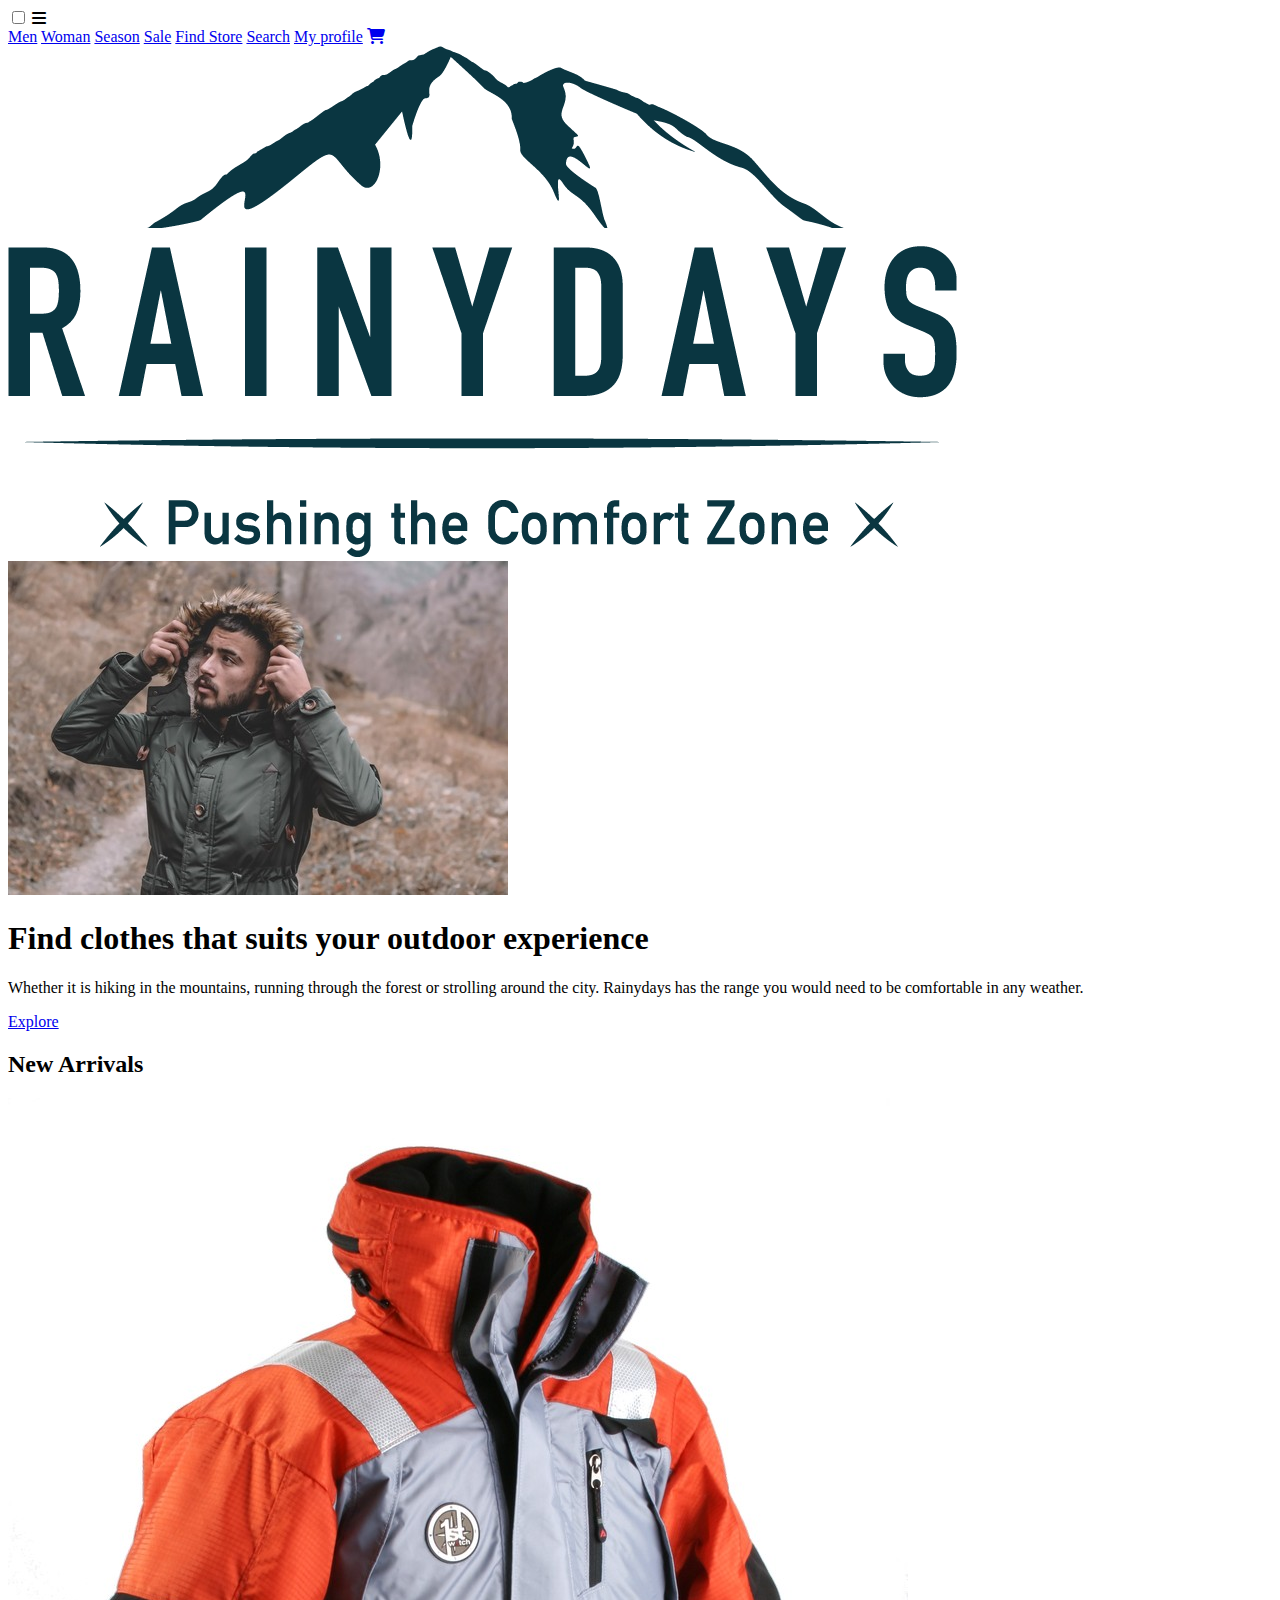
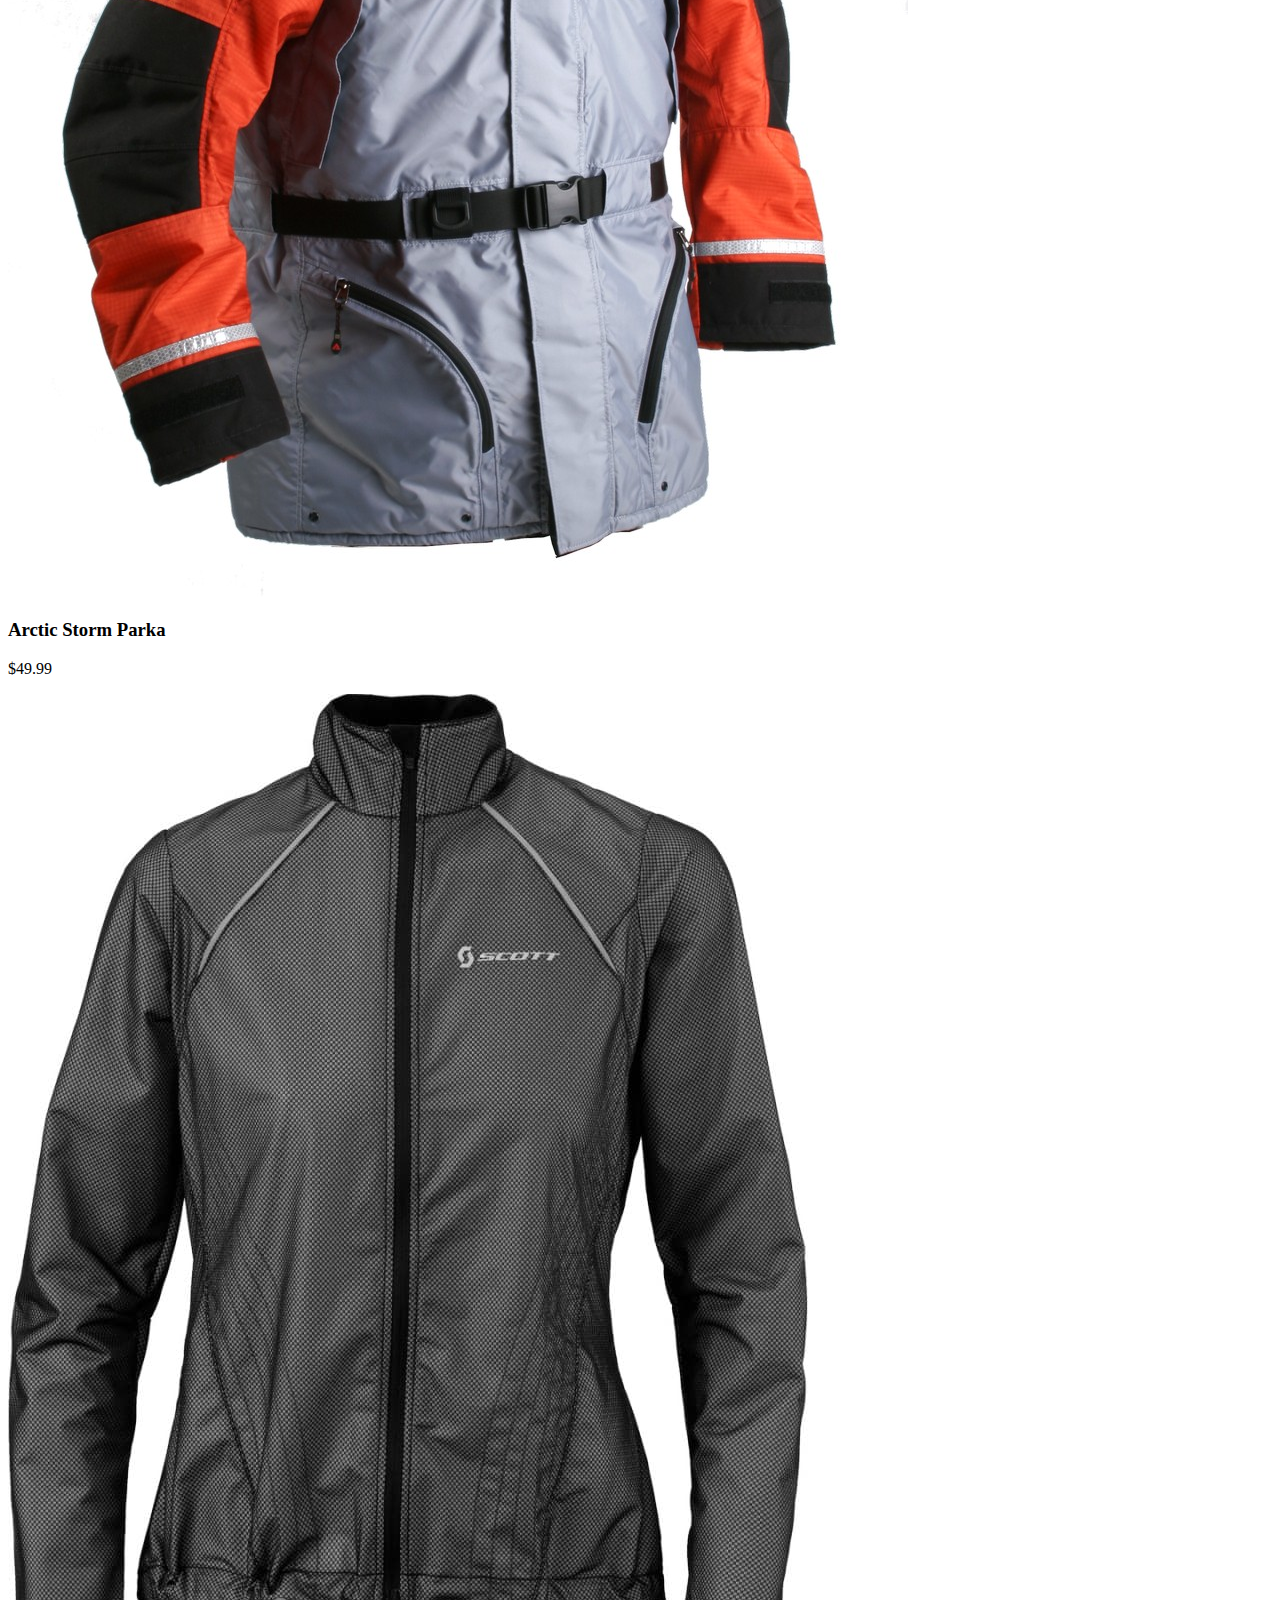
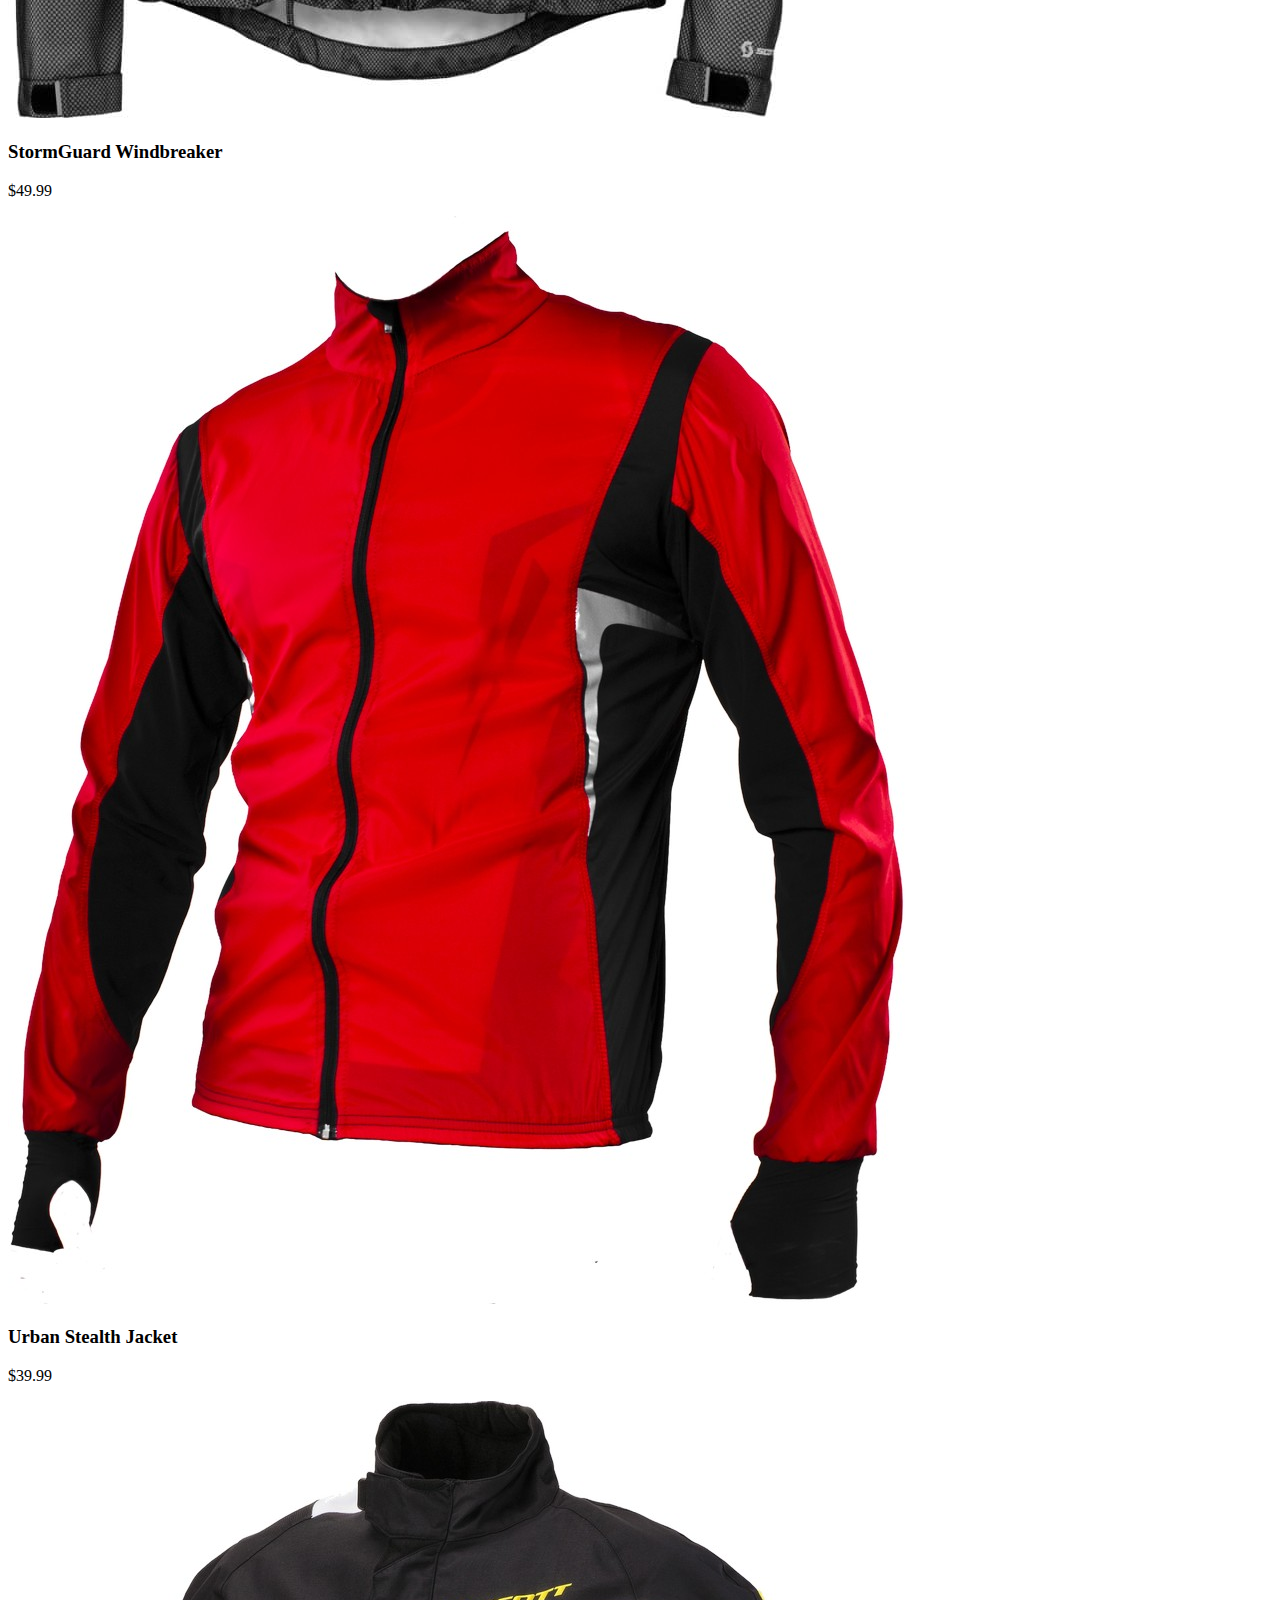
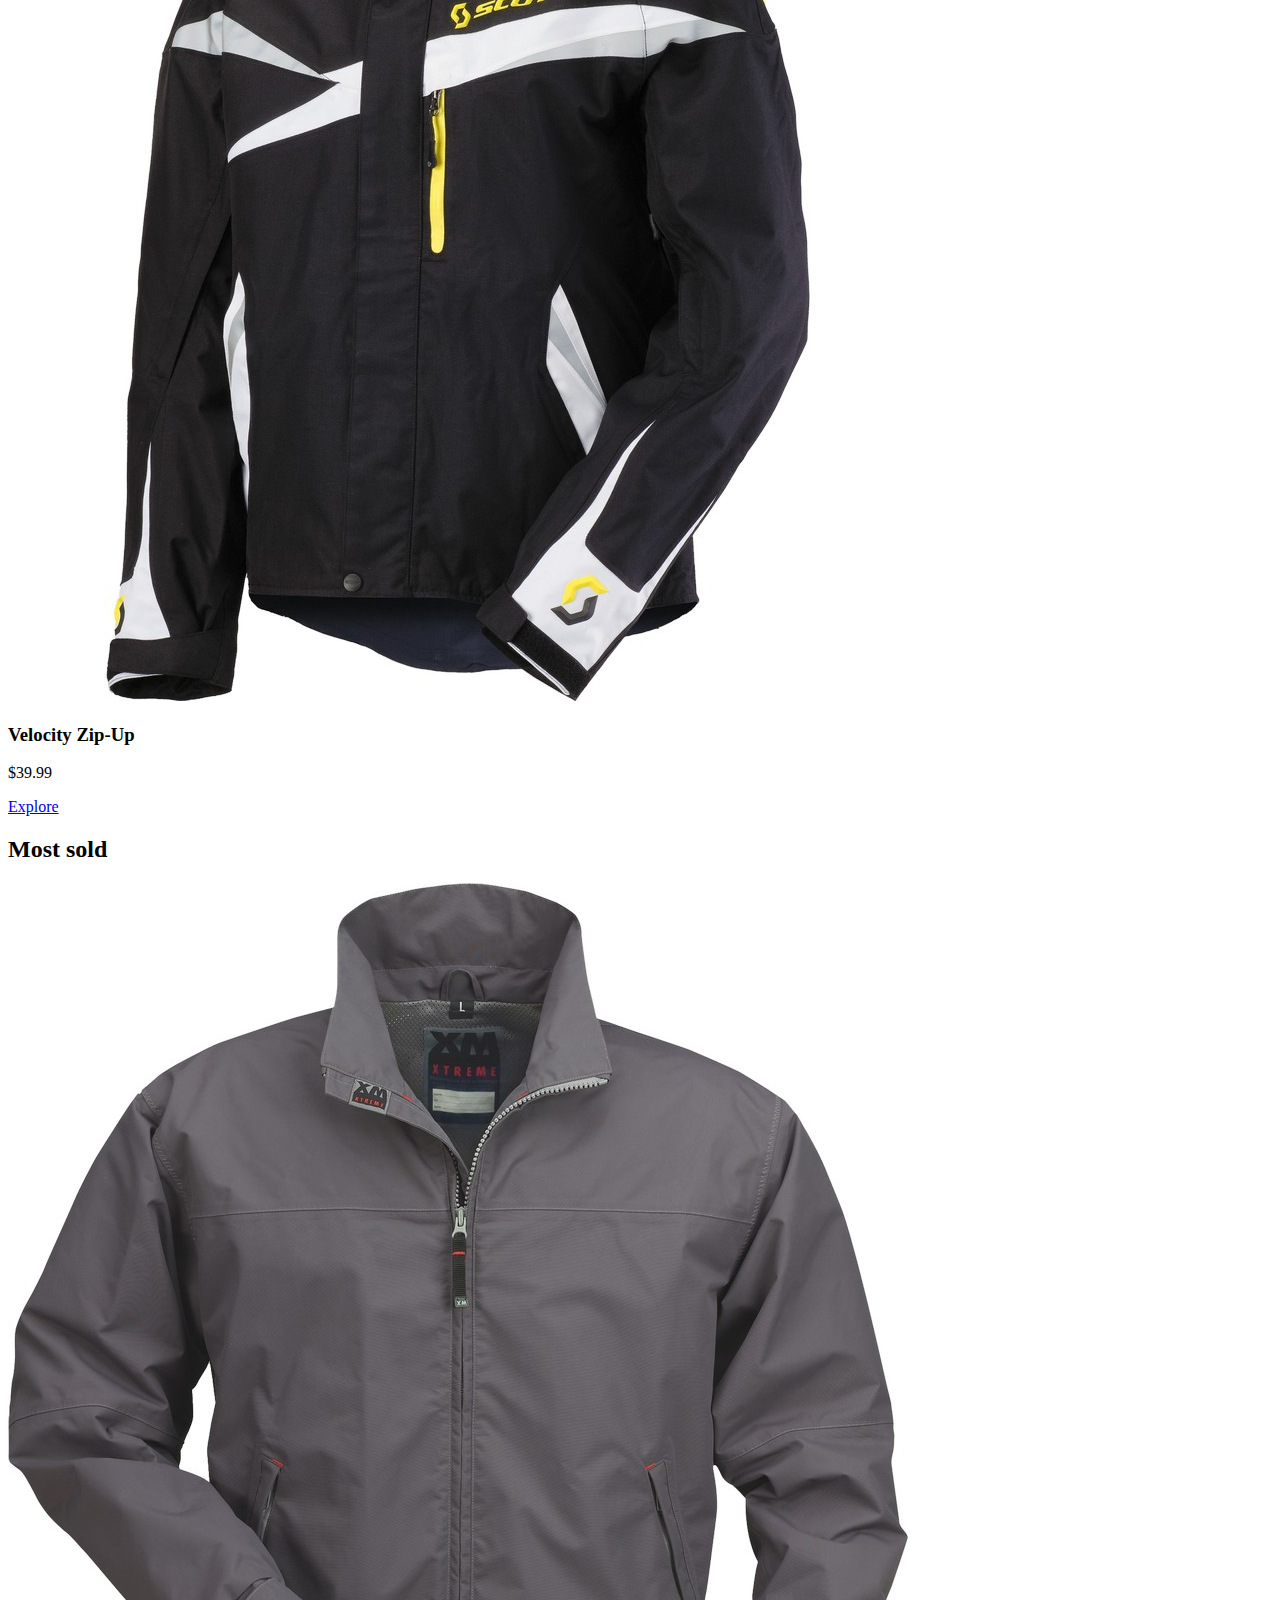
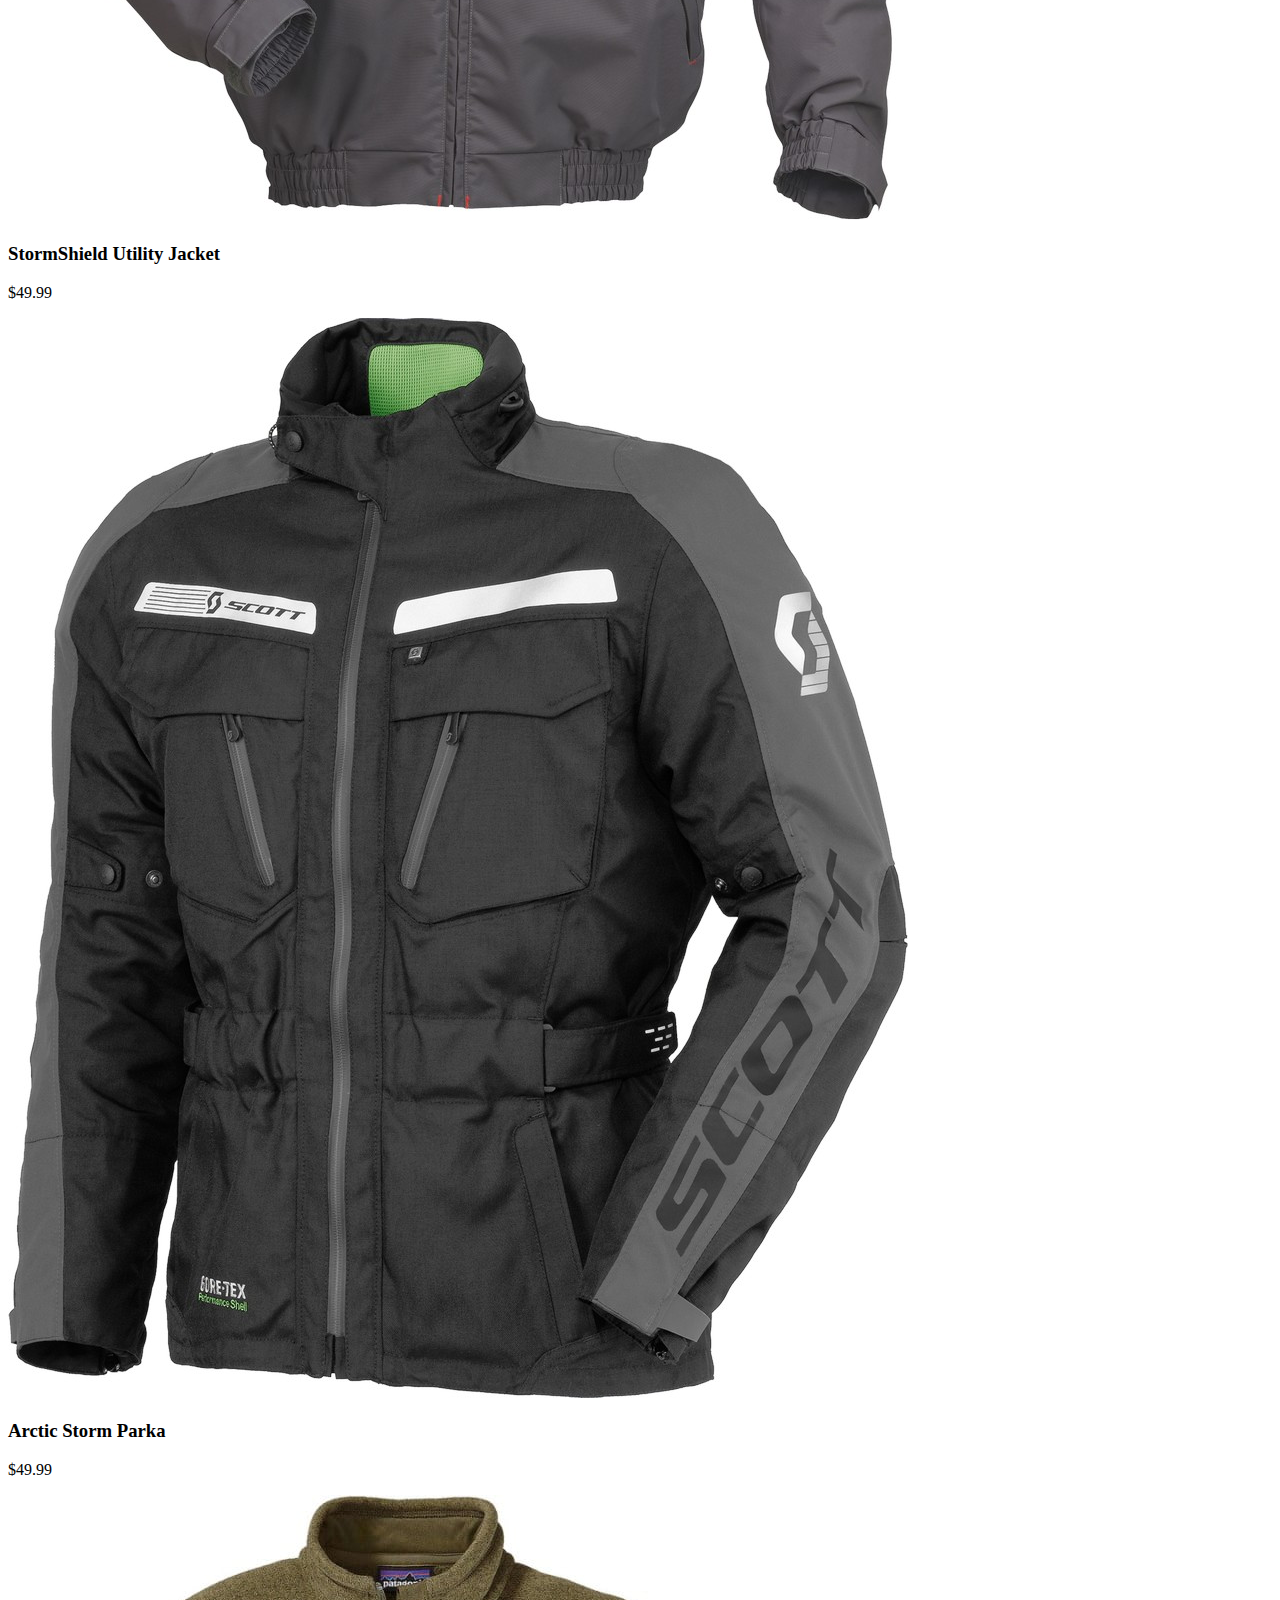
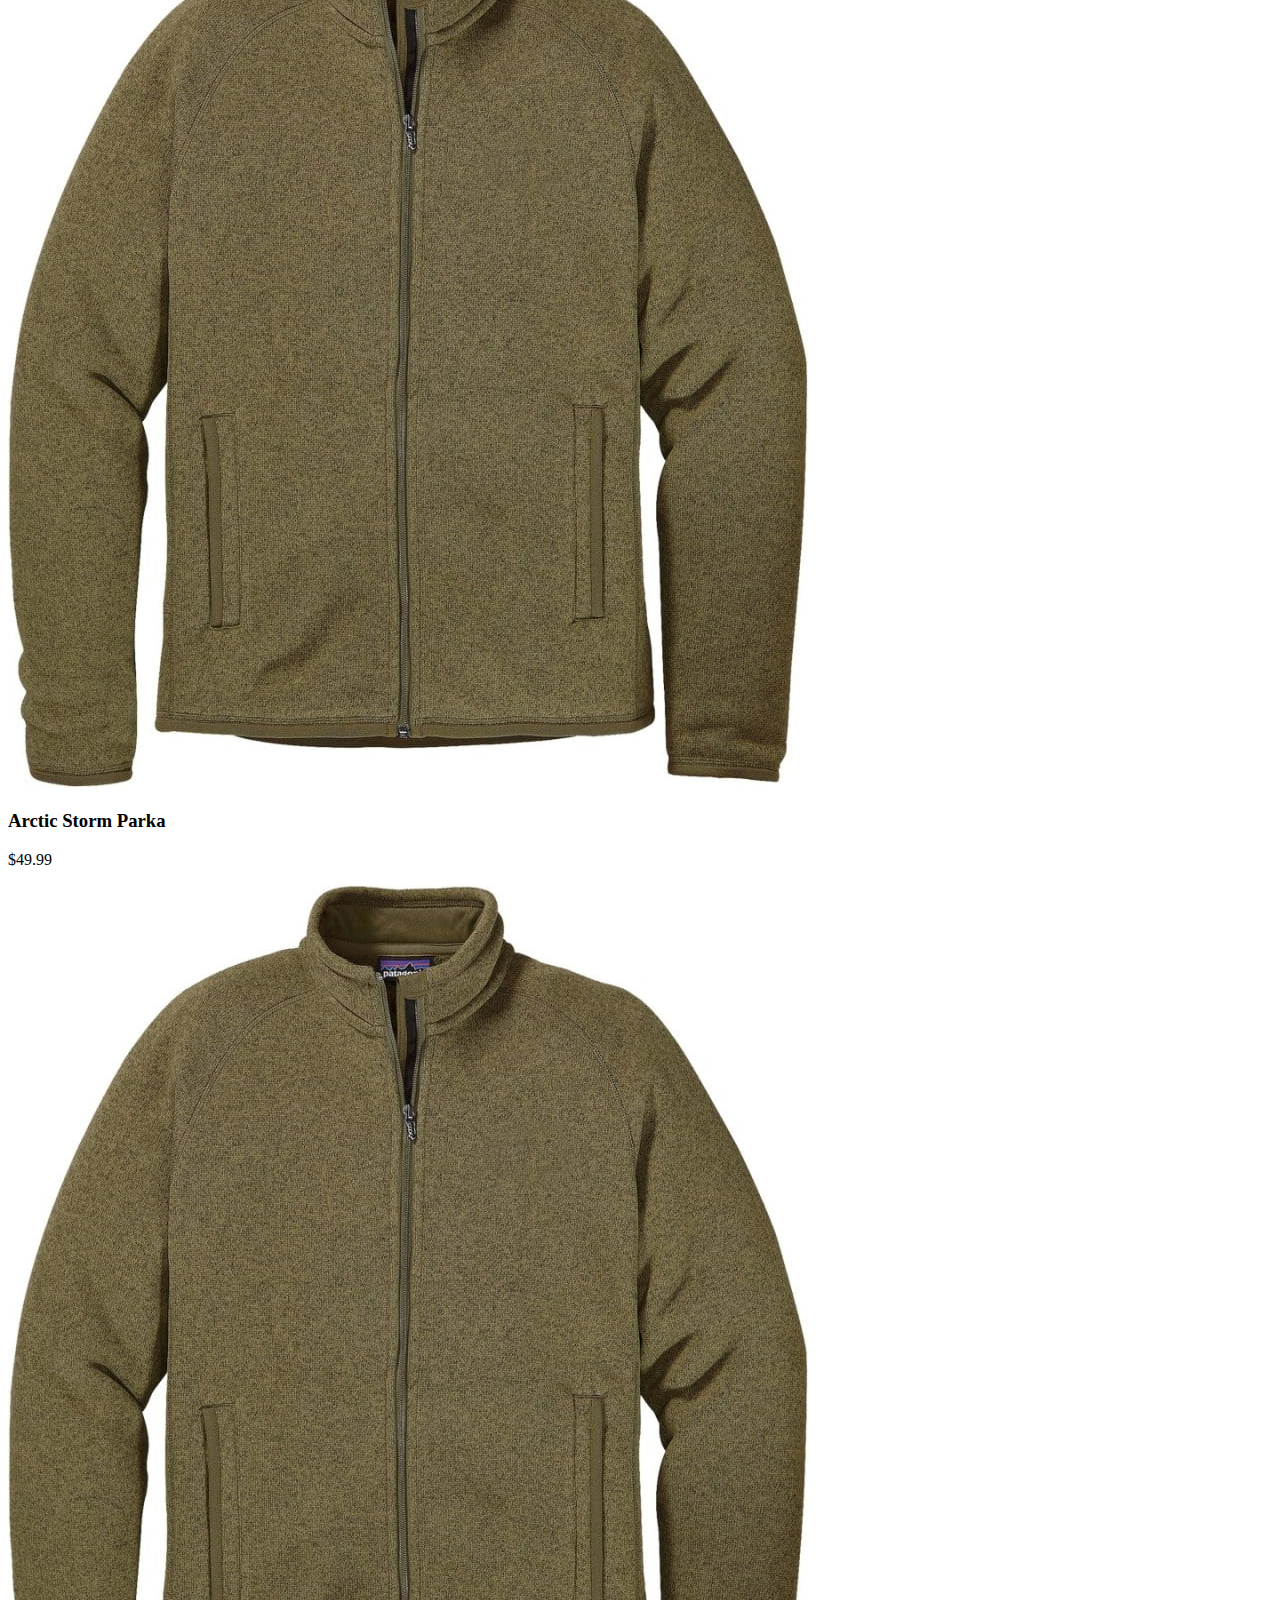
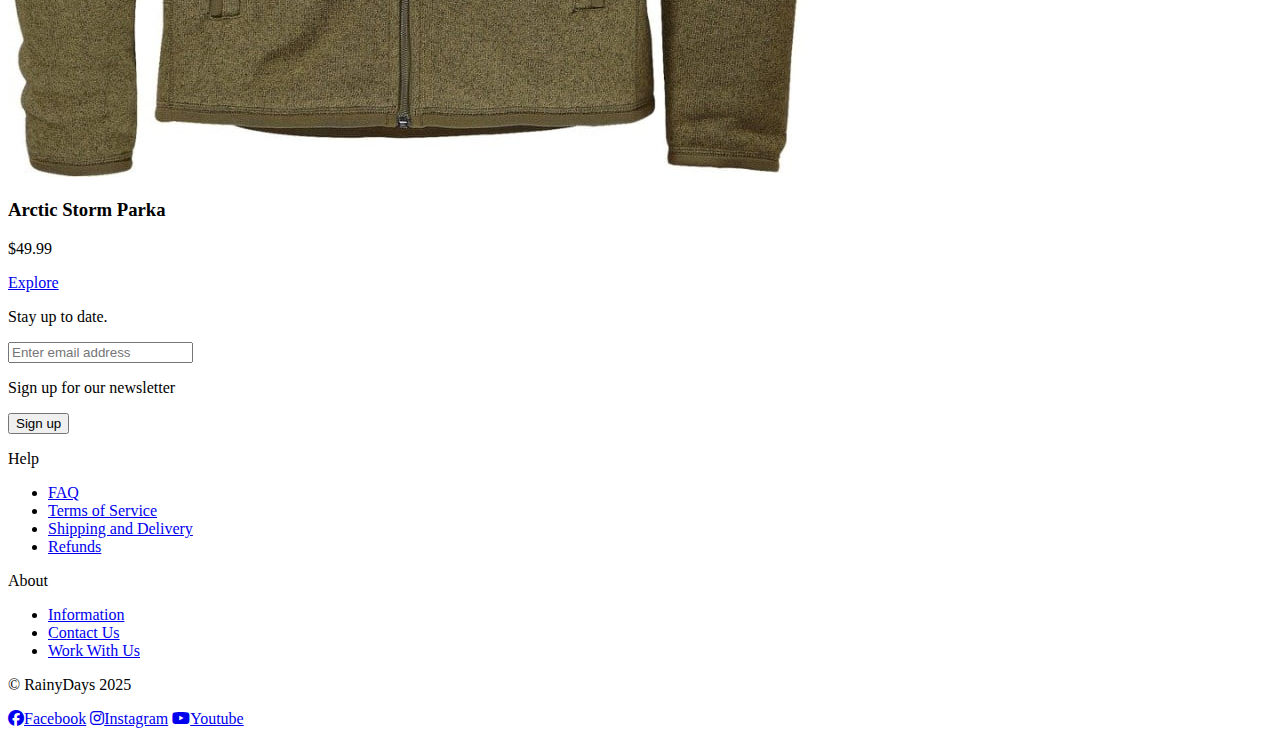
==== RainyDays/Rainydays html assignement/index.html @ 15b8a5ac "Add files via upload" ====
<!DOCTYPE html>
<html lang="en">
<head>
    <meta charset="UTF-8">
    <meta name="viewport" content="width=device-width, initial-scale=1.0">
    <meta name="description" content="RainyDays official website">
    <title>RainyDays Homepage</title>
    <link rel="apple-touch-icon" sizes="180x180" href="/Rainydays html assignement/favicon-io/apple-touch-icon.png">
    <link rel="icon" type="image/png" sizes="32x32" href="/Rainydays html assignement/favicon-io/favicon-32x32.png">
    <link rel="icon" type="image/png" sizes="16x16" href="/Rainydays html assignement/favicon-io/favicon-16x16.png">
    <link rel="manifest" href="/site.webmanifest">
    <link rel="stylesheet" href="/Rainydays html assignement/css/styles.css">
    <link rel="stylesheet" href="/Rainydays html assignement/css/index.css">
    <link rel="stylesheet" href="/Rainydays html assignement/css/media.css">
    <link rel="stylesheet" href="/Rainydays html assignement/css/product.css">
    <link rel="stylesheet" href="/Rainydays html assignement/css/imports/links.css">
    <link rel="stylesheet" href="https://cdnjs.cloudflare.com/ajax/libs/font-awesome/6.7.2/css/all.min.css" integrity="sha512-Evv84Mr4kqVGRNSgIGL/F/aIDqQb7xQ2vcrdIwxfjThSH8CSR7PBEakCr51Ck+w+/U6swU2Im1vVX0SVk9ABhg==" crossorigin="anonymous" referrerpolicy="no-referrer" />
    
</head>
<body>
    <header>
      <input type="checkbox" id="menu-checkbox"/>
      <label for="menu-checkbox" class="hamburger-icon"><i class="fa fa-bars"></i></label>
        <nav> 
            <a href="product.html">Men</a>
            <a href="product.html">Woman</a>
            <a href="product.html">Season</a>
            <a href="product.html">Sale</a>
            <a href="temporary.html">Find Store</a>
            <a href="temporary.html">Search</a>
            <a href="temporary.html">My profile</a>
            <a href="cart.html"><i class="fa-solid fa-cart-shopping"></i></a>
        </nav>
    </header>
    <div class="front-page-container">
    <img src="images/RainyDays_Logo.png" alt="RainyDays logo" class="logo">
    <div class="front-page">
        <img src="images/3.1.jpg" alt="Man pulling a hood over his head, standing in a forest in the fall" class="intro-image">
    </div>    
        <div class="front-page-text">
            <h1>Find clothes that suits your outdoor experience</h1>
            <p>Whether it is hiking in the mountains, running through the forest or strolling around the city. Rainydays has the range you would need to be comfortable in any weather.</p>
            <div class="button">
                <a href="product.html" class="explore-btn">Explore</a>
            </div>       
        </div> 
    </div>
    <div class="divider"></div>
        <h2 class="overhead-text">New Arrivals</h2>
        <div class="first-row">
            <div class="first-row-text">
                <a href="product.html">
                <img src="images/RainyDays_Jacket1.jpg" alt="Grey waterproof jacket with orange details"></a>
                <div class="first">
                <h3>Arctic Storm Parka</h3>
                <p>$49.99</p>
                <div class="colors">
                    <div class="color1"></div>
                    <div class="color2"></div>
                    <div class="color3"></div>
                </div>
                </div>
            </div>
            <div class="first-row-text">
                <a href="product.html">
                <img src="images/RainyDays_Jacket2.jpg" alt="Light-weight grey runners jacket"></a>
                <h3>StormGuard Windbreaker</h3>
                <p>$49.99</p>
                <div class="colors">
                    <div class="color1"></div>
                    <div class="color2"></div>
                    <div class="color3"></div>
                </div>
            </div>
            <div class="first-row-text">
                <a href="product.html">
                <img src="images/RainyDays_Jacket3.jpg" alt="Red windproof jacket with black details"></a>
                <h3>Urban Stealth Jacket</h3>
                <p>$39.99</p>
                <div class="colors">
                    <div class="color1"></div>
                    <div class="color2"></div>
                    <div class="color3"></div>
                </div>
            </div>
            <div class="first-row-text">
                <a href="product.html"></a>
                <img src="images/RainyDays_Jacket4.jpg" alt="Grey waterproof jacket with orange details">
                <h3>Velocity Zip-Up</h3>
                <p>$39.99</p>
                <div class="colors">
                    <div class="color1"></div>
                    <div class="color2"></div>
                    <div class="color3"></div>
                </div>
            </div>
        </div>
        <div class="button">
                <a href="product.html" class="explore-btn">Explore</a>
            </div>
        <div class="divider"></div>
        <h2 class="overhead-text">Most sold</h2>
        <div class=" second-row">
            <div>
                <a href="product.html"></a>
                <img src="images/RainyDays_Jacket5.jpg" alt="Grey waterproof jacket with orange details">
                <h3>StormShield Utility Jacket</h3>
                <p>$49.99</p>
                <div class="colors">
                    <div class="color1"></div>
                    <div class="color2"></div>
                    <div class="color3"></div>
                </div>
            </div>
            <div>
                <a href="product.html"></a>
                <img src="images/RainyDays_Jacket6.jpg" alt="Light-weight grey runners jacket">
                <h3>Arctic Storm Parka</h3>
                <p>$49.99</p>
                <div class="colors">
                    <div class="color1"></div>
                    <div class="color2"></div>
                    <div class="color3"></div>
                </div>
            </div>
            <div>
                <a href="product.html"></a>
                <img src="images/RainyDays_Jacket7.jpg" alt="Red windproof jacket with black details">
                <h3>Arctic Storm Parka</h3>
                <p>$49.99</p>
                <div class="colors">
                    <div class="color1"></div>
                    <div class="color2"></div>
                    <div class="color3"></div>
                </div>
            </div>
            <div>
                <a href="product.html"></a>
                <img src="images/RainyDays_Jacket7.jpg" alt="Grey waterproof jacket with orange details">
                <h3>Arctic Storm Parka</h3>
                <p>$49.99</p>
                <div class="colors">
                    <div class="color1"></div>
                    <div class="color2"></div>
                    <div class="color3"></div>
                </div>
            </div>
        </div>
        <div class="button">
            <a href="product.html" class="explore-btn">Explore</a>
        </div>
        <div class="newsletter-container">
            <div class="newsletter">
                <p>Stay up to date.</p>
                <input type="text" placeholder="Enter email address" id="newsletter-mail">
                <p>Sign up for our newsletter</p>
                <button class="newsletter-cta">Sign up</button>
            </div>
        </div>
</body>
<footer>
    <footer class="footer">
        <div class="footer-container">
            <div class="footer-links">
                <div class="footer-section">
                    <p>Help</p>
                    <ul>
                        <li><a href="temporary.html">FAQ</a></li>
                        <li><a href="temporary.html">Terms of Service</a></li>
                        <li><a href="temporary.html">Shipping and Delivery</a></li>
                        <li><a href="temporary.html">Refunds</a></li>
                    </ul>
                </div>
                <div class="footer-section">
                    <p>About</p>
                    <ul>
                        <li><a href="temporary.html">Information</a></li>
                        <li><a href="temporary.html">Contact Us</a></li>
                        <li><a href="temporary.html">Work With Us</a></li>
                    </ul>
                </div>
            </div>
    
            
        </div>
    
        <div class="footer-bottom">
            <p>© RainyDays 2025</p>
            <div class="social-icons">
                <a href="temporary.html"><i class="fa-brands fa-facebook"></i>Facebook</a>
                <a href="temporary.html"><i class="fa-brands fa-instagram"></i>Instagram</a>
                <a href="temporary.html"><i class="fa-brands fa-youtube"></i>Youtube</a>
            </div>
        </div>
  </footer>
</html>
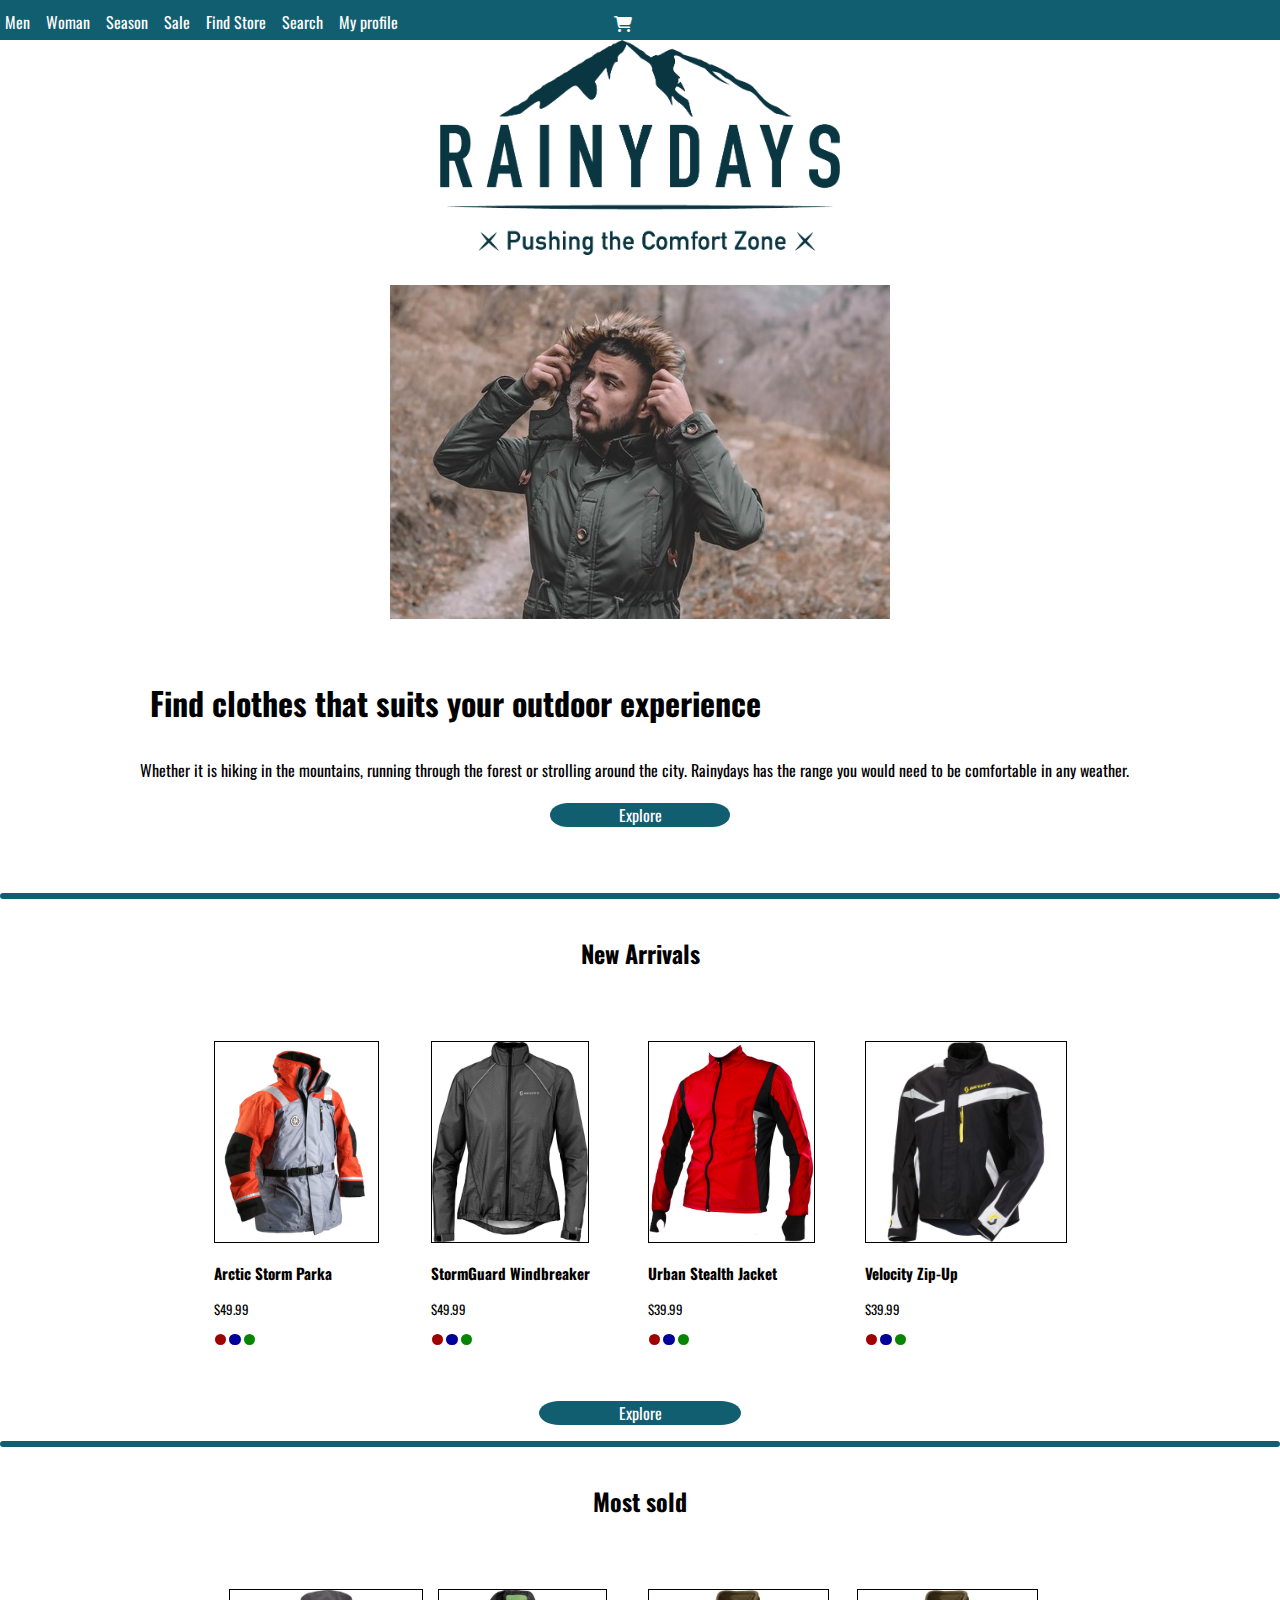
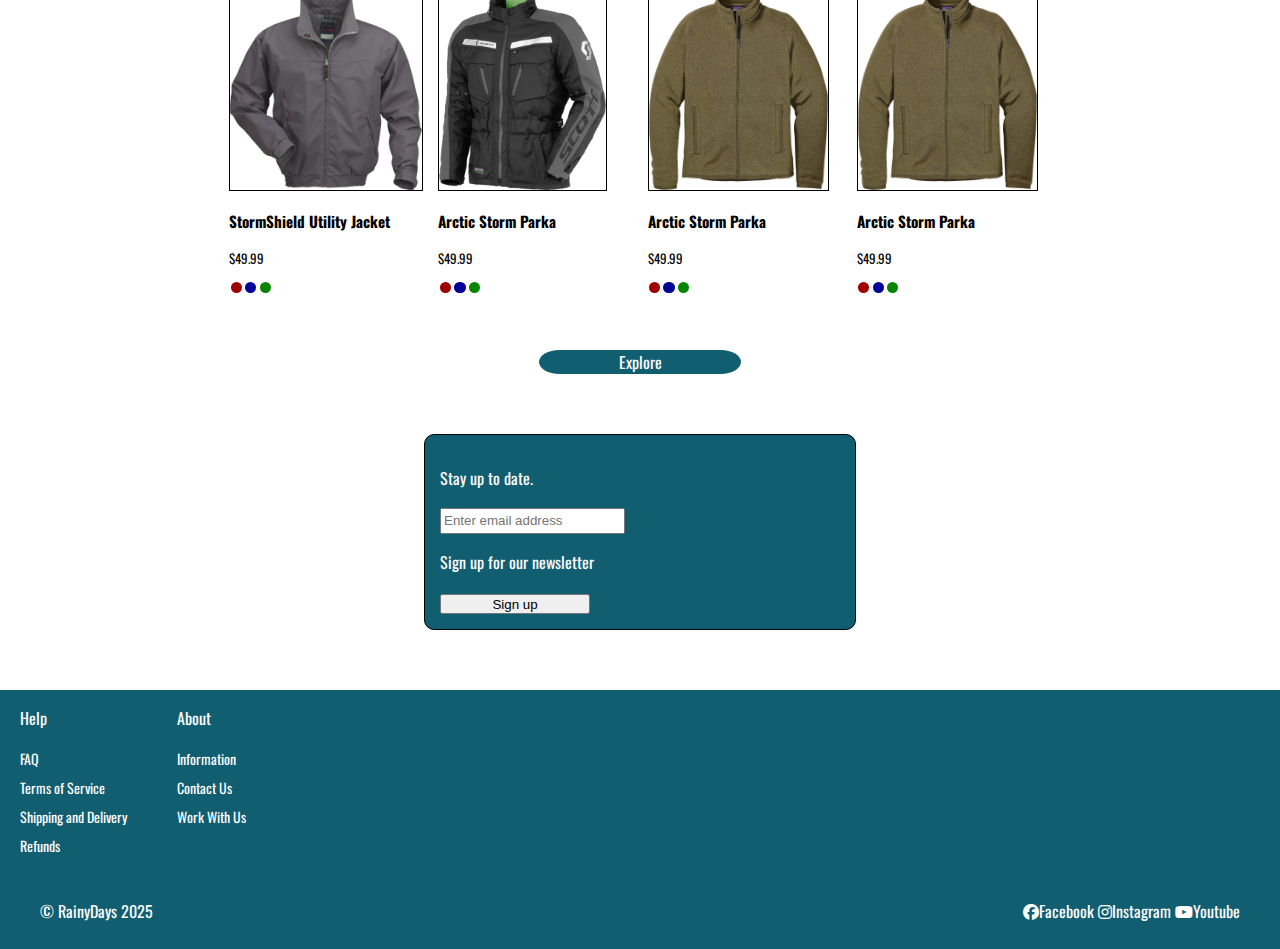
==== commit 58293833: "lots of fixes" ====
--- a/RainyDays/Rainydays html assignement/index.html
+++ b/RainyDays/Rainydays html assignement/index.html
@@ -9,11 +9,10 @@
     <link rel="icon" type="image/png" sizes="32x32" href="/Rainydays html assignement/favicon-io/favicon-32x32.png">
     <link rel="icon" type="image/png" sizes="16x16" href="/Rainydays html assignement/favicon-io/favicon-16x16.png">
     <link rel="manifest" href="/site.webmanifest">
-    <link rel="stylesheet" href="/Rainydays html assignement/css/styles.css">
-    <link rel="stylesheet" href="/Rainydays html assignement/css/index.css">
-    <link rel="stylesheet" href="/Rainydays html assignement/css/media.css">
-    <link rel="stylesheet" href="/Rainydays html assignement/css/product.css">
-    <link rel="stylesheet" href="/Rainydays html assignement/css/imports/links.css">
+    <link rel="stylesheet" href="/RainyDays/Rainydays html assignement/css/styles.css">
+    <link rel="stylesheet" href="/RainyDays/Rainydays html assignement/css/media.css">
+    <link rel="stylesheet" href="/RainyDays/Rainydays html assignement/css/product.css">
+    <link rel="stylesheet" href="/RainyDays/Rainydays html assignement/css/imports/links.css">
     <link rel="stylesheet" href="https://cdnjs.cloudflare.com/ajax/libs/font-awesome/6.7.2/css/all.min.css" integrity="sha512-Evv84Mr4kqVGRNSgIGL/F/aIDqQb7xQ2vcrdIwxfjThSH8CSR7PBEakCr51Ck+w+/U6swU2Im1vVX0SVk9ABhg==" crossorigin="anonymous" referrerpolicy="no-referrer" />
     
 </head>
--- a/RainyDays/Rainydays html assignement/css/styles.css
+++ b/RainyDays/Rainydays html assignement/css/styles.css
@@ -0,0 +1,374 @@
+@import "imports/links.css";
+@import "imports/variable.css";
+
+
+
+@font-face {
+    font-family: "Oswald";
+    src: url(/RainyDays/Oswald/Oswald-VariableFont_wght.ttf);
+}
+
+body {
+    font-family: "Oswald", Verdana, Geneva, Tahoma, sans-serif;
+    min-height: 100vh;
+    margin: 0;
+    display: flex;
+    flex-direction: column;
+}
+
+header {
+    display: flex;
+    position: relative; 
+    width: 100%;
+    background-color: var(--foundation-color);
+    height: 40px;
+}
+
+nav {
+    position: static;
+    left: 5px;
+    z-index: 1000;
+}
+
+.logo {
+    max-width: 50vw;
+    margin-inline: auto;
+    display: block;
+}
+
+.intro-image {
+    max-width: fit-content;
+    margin-inline: auto;
+    display: block;
+    min-width: 100px;
+    padding-top: 30px;
+}
+
+
+.cart-logo {
+    max-width: 400px;
+    margin-inline: auto;
+    display: block;
+}
+
+nav, 
+#menu-checkbox {
+    background-color: #125E71;
+    font-size: 1.5rem;
+    display: none;
+}
+
+nav a { 
+    color: #ffffff;
+    background-color: #125E71;
+    display: block;
+    padding: 5px;
+    font-size: 1rem;
+    text-decoration: none;
+}
+
+#menu-checkbox:checked ~ nav {
+    display: block;
+    margin-left: 10px;
+    order: 1;
+}
+
+h1 {
+    padding: 10px; 
+}
+
+.divider {
+    border: 3px solid var(--foundation-color);
+    border-radius: 30px;
+    margin: 1rem 0rem 1rem 0rem;
+    overflow: hidden;
+}
+
+.overhead-text {
+    display: flex;
+    justify-content: center;
+}
+
+.color1 {
+    margin: 0.1rem;
+    background: rgb(160, 0, 0);
+    width: .7rem;
+    height: .7rem;
+    border-radius: 50%;
+}
+
+.color2 {
+    margin: 0.1rem;
+    background: rgb(0, 0, 153);
+    width: .7rem;
+    height: .7rem;
+    border-radius: 50%;
+}
+
+.color3 {
+    margin: 0.1rem;
+    background: rgb(5, 133, 1);
+    width: .7rem;
+    height: .7rem;
+    border-radius: 50%;
+}
+
+/* footer {
+    background-color: var(--foundation-color);
+    left: 0;
+    bottom: 0;
+    height: 50px;
+    max-width: fit-screen;
+    height: auto;
+    color: #ffffff;
+    font-size: small;
+}
+
+footer a {
+    color: #ffffff;
+    text-decoration: none;
+}
+
+.left-side-footer {
+    display: flex;
+    flex-direction: column;
+    float: left;
+    padding-left: .5rem;
+}
+
+.right-footer {
+    display: flex;
+    flex-direction: column;
+    float: right;
+    padding-right: .5rem;
+} */
+
+.newsletter-container {
+    display: flex;
+    justify-content: center;
+    position: relative;
+    margin-top: 10px;
+    margin-bottom: 10px;
+    z-index: 1000;
+}
+.newsletter {
+    background-color: var(--foundation-color);
+    color: #ffffff;
+    padding: 15px;
+    border-radius: 10px;
+    border: 1px solid black;
+    width: 400px;
+    margin: 50px auto;
+}
+.newsletter button {
+    cursor: pointer;
+    width: 150px;
+}
+
+#newsletter-mail {
+    height: 20px;
+    display: inline-block;
+}
+
+
+
+.copyright {
+    max-width: fit-content;
+    margin-left: auto;
+    margin-right: auto;
+}
+
+.first-row {
+    display: grid;
+    gap: 15px;
+    grid-template-columns: repeat(2, 1fr);
+    margin: 10px 50px 10px 50px;
+    font-size: small;
+}
+
+.first-row img {
+    height: 125px;
+    width: 100px;
+    border: 1px solid black;
+}
+
+.second-row {
+    display: grid;
+    gap: 15px;
+    grid-template-columns: repeat(2, 1fr);
+    margin: 10px 50px 10px 50px;
+    font-size: small;
+}
+
+
+.second-row img {
+    height: 125px;
+    width: 100px;
+    border: 1px solid black;
+}
+
+.colors {
+    display: flex;
+}
+
+.sales-card-container {
+    background-color: var(--foundation-color);
+    margin: 20px;
+    padding: 20px;
+    width: 120px;
+}
+
+.sales-container {
+    position: relative;
+    text-align: center;
+    color: #ffffff;
+    margin: 2vw;
+}
+
+.sales-photo {
+    display: flex;
+    flex-direction: column;
+    width: 80vw;
+    height: auto;
+    padding: 0px 50px 0px 50px;
+}
+
+.sales-text {
+    position: absolute;
+    top: 8px;
+    left: 50px;
+}
+
+.fa-arrow-left {
+    padding: 15px;
+}
+.arrow i {
+    color: #000;
+}
+
+.back-arrow a {
+    margin-bottom: 15px;
+    text-decoration: none;
+    color: #000;
+}
+
+.cart-container {
+    max-width: 1000px;
+    background: #d3d3d3;
+    margin: 50px auto;
+    border-radius: 10px;
+    margin: 20px;
+}
+
+.cart-container h1 {
+  
+}
+
+
+.cart {
+    /* display: grid; */
+    justify-content: space-between;
+    align-items: center;
+    padding: 20px;
+}
+
+.cart-product {
+    display: flex;
+    align-items: center;
+    gap: 15px;
+}
+
+.cart-product img {
+    width: 100px;
+    height: auto;
+    border-radius: 8px;
+}
+
+.product-detail img {
+    max-width: 100vw;
+
+}
+
+.product.info {
+    text-align: left;
+}
+
+.quantity {
+    display: flex;
+    align-items: center;
+    gap: 5px;
+}
+
+.quantity-btn {
+    background: black;
+    color: #ffffff;
+    padding: 5px 10px;
+    cursor: pointer;
+    border: none;
+}
+
+.summary {
+    padding: 15px;
+    
+    max-width: 200px;
+}
+
+.summary p {
+    font-size: 18px;
+    font-weight: bold;
+}
+
+.summary input {
+    max-width: fit-content;
+    padding: 5px;
+    margin:0;
+}
+
+.apply-btn,
+.checkout-btn {
+    background: var(--foundation-color);
+    color: #ffffff;
+    padding: 8px;
+    width: 100%;
+    cursor: pointer;
+    margin-top: 5px;
+    border: none;
+}
+
+
+.temporary-page-background {
+    background-image: url(../images/7.jpg);
+    color: #ffffff;
+    max-width: 1000px;
+    background-position: center;
+    padding: 2em 2em;
+}
+
+.confirmation-page {
+    background-image: url(../images/pexels-rachel-claire-4993108-edited.jpg);
+    opacity: 40%;
+    background-position: center;
+}
+
+.social-icons a{
+    text-decoration: none;
+    color: #ffffff;
+}
+/* .socials {
+    max-width: fit-content;
+    margin-top: auto;
+    margin-left: auto;
+} */
+
+.do-not-miss-box{
+    width: 70%;
+    border-radius: 8px;
+    background: #d3d3d3;
+    padding: 15px;
+    margin: 50px auto;
+}
+
+.box-jackets {
+    display: grid;
+    grid-template-columns: repeat(2, 1fr);
+}--- a/RainyDays/Rainydays html assignement/css/media.css
+++ b/RainyDays/Rainydays html assignement/css/media.css
@@ -0,0 +1,157 @@
+@media (min-width: 700px) {
+    nav {
+        display: block;
+        width: 100%;
+    }
+
+    .hamburger-icon {
+        display: none;
+    }
+
+    .fa-cart-shopping {
+        position: relative;
+        top: 1px;
+        left: 200px;
+    }
+
+    .arrow {
+        display: none;
+    }
+
+    nav a {
+        display: inline-block;
+    }
+
+    .explore-btn {
+        justify-content: center;
+    }
+    
+
+    .sales-container img {
+        display: flex;
+        flex-direction: column;
+        width: auto;
+        height: 30vh;
+    }
+
+    .front-page-text {
+        max-width: 1000px;
+        margin: 50px auto;
+    }
+
+    .first-row {
+        display: grid;
+        grid-template-columns: repeat(4, 1fr);
+        margin: 50px auto;
+        max-width: 1000px;
+    }
+    
+    .first-row img {
+        height: 200px;
+        width: auto;
+        border: 1px solid black;
+       
+    }
+
+    .second-row {
+        display: grid;
+        grid-template-columns: repeat(4, 1fr);
+        margin: 50px auto;
+        max-width: 1000px;
+    }
+    
+    .second-row img {
+        height: 200px;
+        width: auto;
+        border: 1px solid black;
+        
+    }
+
+    .top-left {
+        position: absolute;
+        top: 8px;
+        left: 150px;
+        font-size: 1.3rem;
+        color: black;
+    }
+
+    .logo {
+        max-width: 400px;
+        padding: 0px 50px 0px 50px;
+    }
+
+    .your-cart {
+        display: grid;
+        grid-template-columns: repeat(3, 1fr);
+    }
+
+    .cart-container {
+        max-width: 700px;
+    }
+
+    .do-not-miss-box, 
+    .do-not-miss-box img {
+        display: grid;
+        height: 75px;
+        gap: 15px;
+        grid-template-rows: repeat(4, 1fr);
+        background-color: #D9D9D9;
+        max-width: 5rem;
+    }
+
+    
+    
+    .product-detail img {
+        max-width: 700px;
+        padding-top: 15px;
+        margin: 50px auto;
+    }
+    
+    .cart {
+        display: flex;
+        justify-content: space-between;
+        align-items: center;
+        padding: 20px;
+    }
+    
+    .cart-product {
+        display: flex;
+        align-items: center;
+        gap: 15px;
+    }
+    
+    .cart-product img {
+        width: 100px;
+        height: auto;
+        border-radius: 10px;
+    }
+    
+    .product.info {
+        text-align: left;
+    }
+    
+    .quantity {
+        display: flex;
+        align-items: center;
+        gap: 5px;
+    }
+    
+    .quantity-btn {
+        background: black;
+        color: #ffffff;
+        padding: 5px 10px;
+        cursor: pointer;
+    }
+    
+    
+    
+    .apply-btn,
+    .checkout-btn {
+        background: var(--foundation-color);
+        color: #ffffff;
+        padding: 8px;
+        width: 100%;
+        cursor: pointer;
+        margin-top: 5px;
+    }
+}--- a/RainyDays/Rainydays html assignement/css/product.css
+++ b/RainyDays/Rainydays html assignement/css/product.css
@@ -0,0 +1,106 @@
+.product-background-image {
+    background-image: url("../images/2.jpg");
+    display: block;
+    height: 300px;
+    width: 80%;
+    background-size: cover;
+    background-position: center;
+    margin-inline: auto;
+    background-repeat: no-repeat;
+}
+
+.product-background-text {
+    background-color: black;
+    color: #fff;
+    width: 225px;
+}
+
+.text-container {
+    position: relative;
+    text-align: center;
+}
+
+.top-left {
+    position: absolute;
+    top: 18px;
+    left: 150px;
+    font-size: 1.3rem;
+    color: black;
+}
+
+.explore-img {
+    background-image: url(../images/6.1.jpg);
+    display: block;
+    height: 300px;
+    width: 80%;
+    background-size: cover;
+    background-position: center 25%;
+    margin-inline: auto;
+    background-repeat: no-repeat;
+}
+
+.explore-img-text {
+    background-color: black;
+    color: #fff;
+    width: 225px;
+}
+
+.do-not-miss-box img {
+    display: grid;
+    grid-template-columns: repeat(2, 1fr);
+    border: 1px solid black;
+    height: 75px;
+    width: auto;
+}
+
+.footer {
+    color: white;
+    
+}
+
+.footer-container {
+    display: flex;
+    justify-content: space-between;
+    align-items: start;
+    background-color: var(--foundation-color);
+    padding-left: 20px;
+    bottom: 0;
+    left: 0;
+}
+
+.footer-links {
+    display: flex;
+    gap: 50px;
+}
+
+.footer-section p {
+    margin-bottom: 10px;
+}
+
+.footer-section ul {
+    list-style: none;
+    padding: 0;
+}
+
+.footer-section ul li {
+    margin-bottom: 5px;
+}
+
+.footer-section ul li a {
+    color: white;
+    text-decoration: none;
+    font-size: 14px;
+}
+
+.footer-section ul li a:hover {
+    text-decoration: underline;
+}
+
+.footer-bottom {
+    background-color: var(--foundation-color);
+    display: flex;
+    justify-content: space-between;
+    align-items: center;
+    padding: 10px 40px;
+}
+
--- a/RainyDays/Rainydays html assignement/css/imports/links.css
+++ b/RainyDays/Rainydays html assignement/css/imports/links.css
@@ -0,0 +1,24 @@
+.explore-btn {
+    background-color: #125E71;
+    color: #ffffff;
+    padding: 0 4%;
+    border-radius: 10% / 50%;
+    width: 100px;
+    display: flex;
+    justify-content: center;
+    text-decoration: none;
+    cursor: pointer;
+}
+
+.button {
+    display: flex;
+    justify-content: center;
+    padding-top: 5px;
+    cursor: pointer;
+}
+
+.newsletter-cta {
+    height: 20px;
+    width: 100px;
+    cursor: pointer;
+}